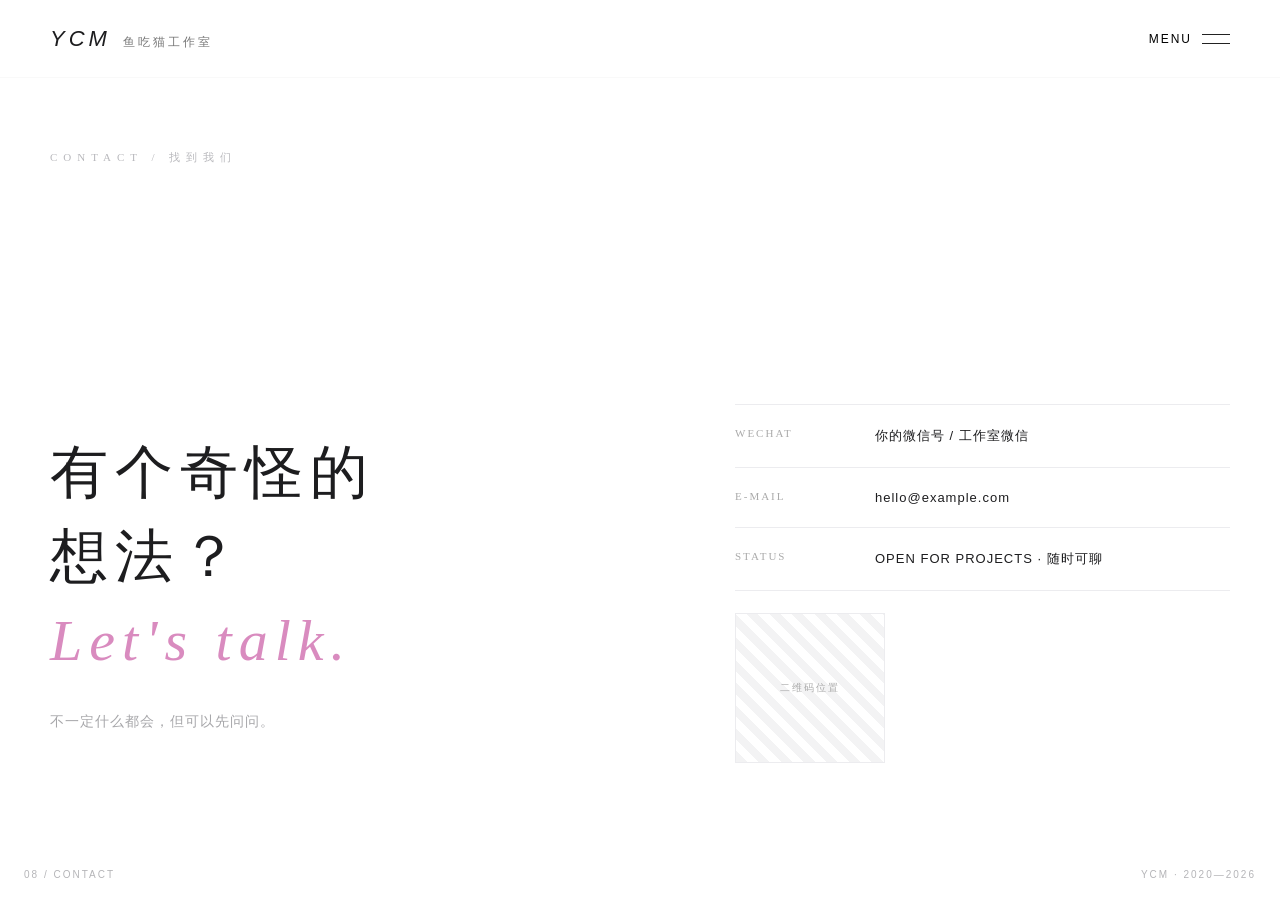
==== contact.html @ 0a8587cf "上传静态文件" ====
<!doctype html>
<html lang="zh-CN">
<head>
<meta charset="utf-8"><meta name="viewport" content="width=device-width,initial-scale=1">
<title>YCM 鱼吃猫工作室</title>
<link rel="stylesheet" href="style.css">
</head>
<body>

<div class="page">
  <header class="site-header"><div class="header-inner"><a class="brand-mini" href="index.html">YCM<small>鱼吃猫工作室</small></a><button class="menu-btn" aria-label="打开菜单" aria-expanded="false"><span>MENU</span><i class="menu-icon"></i></button></div></header><div class="particle-layer"></div>
  <main><section class="hero container reveal"><div class="eyebrow">CONTACT / 找到我们</div></section>
  <section class="section container"><div class="contact-wrap">
    <div class="reveal"><div class="contact-big">有个奇怪的<br>想法？<br><em>Let's talk.</em></div><p class="lead">不一定什么都会，但可以先问问。</p></div>
    <div class="reveal"><dl class="contact-list">
      <div class="contact-row"><dt>WECHAT</dt><dd>你的微信号 / 工作室微信</dd></div>
      <div class="contact-row"><dt>E-MAIL</dt><dd>hello@example.com</dd></div>
      <div class="contact-row"><dt>STATUS</dt><dd>OPEN FOR PROJECTS · 随时可聊</dd></div>
    </dl><div class="qr-placeholder">二维码位置</div></div>
  </div></section></main><div class="page-no">08 / CONTACT</div><div class="page-year">YCM · 2020—2026</div>
</div>


<div class="full-menu" aria-hidden="true"><nav class="menu-list">
  <a href="index.html" data-p="index"><span class="num">01</span><span class="en">HOME</span><span class="cn">首页</span></a>
  <a href="about.html" data-p="about"><span class="num">02</span><span class="en">ABOUT</span><span class="cn">关于鱼吃猫</span></a>
  <a href="team.html" data-p="team"><span class="num">03</span><span class="en">TEAM</span><span class="cn">小伙伴们</span></a>
  <a href="service.html" data-p="service"><span class="num">04</span><span class="en">SERVICE</span><span class="cn">我们会什么</span></a>
  <a href="works.html" data-p="works"><span class="num">05</span><span class="en">WORKS</span><span class="cn">作品集</span></a>
  <a href="daily.html" data-p="daily"><span class="num">06</span><span class="en">DAILY</span><span class="cn">摸鱼日记</span></a>
  <a href="process.html" data-p="process"><span class="num">07</span><span class="en">PROCESS</span><span class="cn">合作流程</span></a>
  <a href="contact.html" data-p="contact"><span class="num">08</span><span class="en">CONTACT</span><span class="cn">找到我们</span></a>
</nav></div>

<script src="script.js"></script>
<script>document.querySelectorAll('.menu-list a').forEach(a=>{if(a.dataset.p==="contact")a.classList.add('active')});</script>
</body>
</html>
---- style.css ----
*{box-sizing:border-box;margin:0;padding:0}
:root{
  --ink:#1d1d1f;--muted:#b9b9bd;--line:#ececef;--soft:#fafafa;
  --pink:#efacdE;--blue:#91dbe6;--violet:#d8d4fa;--page:1180px
}
html{scroll-behavior:smooth}
body{font-family:"Microsoft YaHei","PingFang SC",Arial,sans-serif;background:#fff;color:var(--ink);overflow-x:hidden}
a{color:inherit;text-decoration:none}
button{font:inherit}
img{max-width:100%;display:block}
.page{min-height:100vh;position:relative;overflow:hidden}
.container{width:min(var(--page),calc(100% - 48px));margin:0 auto}
.site-header{position:fixed;left:0;top:0;width:100%;height:78px;display:flex;align-items:center;z-index:50;background:rgba(255,255,255,.82);backdrop-filter:blur(12px);border-bottom:1px solid rgba(0,0,0,.025)}
.header-inner{width:min(var(--page),calc(100% - 48px));margin:auto;display:flex;align-items:center;justify-content:space-between}
.brand-mini{font-family:Impact,"Arial Black",sans-serif;font-style:italic;letter-spacing:4px;font-size:22px}
.brand-mini small{font-family:"SimSun",serif;font-style:normal;letter-spacing:3px;font-size:12px;margin-left:12px;color:#777}
.menu-btn{border:0;background:none;cursor:pointer;display:flex;align-items:center;gap:10px;letter-spacing:2px;font-size:12px}
.menu-icon{width:28px;height:18px;position:relative}
.menu-icon:before,.menu-icon:after{content:"";position:absolute;left:0;width:100%;height:1px;background:#222;transition:.3s}
.menu-icon:before{top:4px}.menu-icon:after{bottom:4px}
.menu-open .menu-icon:before{top:9px;transform:rotate(45deg)}
.menu-open .menu-icon:after{bottom:8px;transform:rotate(-45deg)}
.full-menu{position:fixed;inset:0;background:rgba(255,255,255,.98);z-index:40;display:grid;place-items:center;opacity:0;visibility:hidden;transition:.35s}
.full-menu.show{opacity:1;visibility:visible}
.menu-list{width:min(720px,84vw)}
.menu-list a{display:flex;align-items:baseline;gap:22px;padding:13px 0;border-bottom:1px solid var(--line);transition:.25s}
.menu-list .num{width:28px;font-size:11px;color:#bbb}
.menu-list .en{font-family:Georgia,serif;font-size:34px;letter-spacing:2px}
.menu-list .cn{font-size:13px;color:#999;letter-spacing:3px;margin-left:auto}
.menu-list a:hover{padding-left:12px;color:#cc79b8}
.menu-list a.active{color:#cc79b8}
.page-no{position:fixed;left:24px;bottom:20px;z-index:15;font-size:10px;letter-spacing:2px;color:#b5b5b8}
.page-year{position:fixed;right:24px;bottom:20px;z-index:15;font-size:10px;letter-spacing:2px;color:#b5b5b8}
.particle-layer{position:fixed;inset:0;pointer-events:none;overflow:hidden;z-index:1}
.particle{position:absolute;top:-20px;border-radius:1px;opacity:0;animation:fall linear forwards}
@keyframes fall{0%{transform:translate3d(0,-20px,0) rotate(0);opacity:0}8%{opacity:.78}55%{transform:translate3d(calc(var(--drift)*.55),55vh,0) rotate(125deg)}92%{opacity:.65}100%{transform:translate3d(var(--drift),110vh,0) rotate(250deg);opacity:0}}
.hero{padding:150px 0 70px;position:relative;z-index:2}
.eyebrow{font-family:Georgia,serif;font-size:11px;letter-spacing:6px;color:#b8b8bc;margin-bottom:18px}
.page-title{font-family:"STSong","SimSun",serif;font-weight:400;font-size:54px;letter-spacing:10px;line-height:1.2}
.page-title .en{font-family:Impact,"Arial Black",sans-serif;font-style:italic;letter-spacing:7px;margin-right:18px}
.lead{max-width:700px;margin-top:24px;color:#a7a7aa;font-size:14px;line-height:2;letter-spacing:1px}
.section{padding:70px 0;position:relative;z-index:2}
.section-head{display:flex;justify-content:space-between;align-items:end;gap:24px;margin-bottom:34px}
.section-head h2{font-family:"STSong","SimSun",serif;font-size:30px;font-weight:400;letter-spacing:5px}
.section-head span{font-size:10px;letter-spacing:4px;color:#bbb}
.reveal{opacity:0;transform:translateY(24px);transition:opacity .75s ease,transform .75s ease}
.reveal.show{opacity:1;transform:none}
.tag{display:inline-block;border:1px solid var(--line);padding:7px 10px;font-size:10px;letter-spacing:1px;margin:4px 4px 0 0;color:#777;background:#fff}
.footer{padding:90px 0 40px;text-align:center;position:relative;z-index:2;color:#bbb;font-size:10px;letter-spacing:4px}

/* HOME */
.home{min-height:100vh;position:relative;overflow:hidden}
.home-center{position:absolute;top:15.5%;left:50%;transform:translateX(-50%);width:100%;text-align:center;z-index:3}
.home-title{display:flex;justify-content:center;align-items:center;gap:18px;white-space:nowrap}
.home-title .ycm{display:flex;font-family:'Lilita One',Impact,"Arial Black",sans-serif;font-size:42px;font-style:italic;letter-spacing:4px;filter:drop-shadow(3px 5px 3px rgba(0,0,0,.16))}
.home-title .ycm span{display:inline-block;transform-origin:center bottom;animation:jellyBounce 3.82s cubic-bezier(0.28,0.84,0.42,1) infinite}
.home-title .ycm span:nth-child(1){animation-delay:0s}
.home-title .ycm span:nth-child(2){animation-delay:0.08s}
.home-title .ycm span:nth-child(3){animation-delay:0.16s}
.home-title .cn{display:flex;font-family:'Lilita One',"STSong","SimSun",serif;font-size:38px;letter-spacing:18px}
.home-title .cn span{display:inline-block;transform-origin:center bottom;animation:jellyBounce 3.82s cubic-bezier(0.28,0.84,0.42,1) infinite}
.home-title .cn span:nth-child(1){animation-delay:0.24s}
.home-title .cn span:nth-child(2){animation-delay:0.32s}
.home-title .cn span:nth-child(3){animation-delay:0.40s}
.home-title .cn span:nth-child(4){animation-delay:0.48s}
.home-title .cn span:nth-child(5){animation-delay:0.56s}
.home-title .cn span:nth-child(6){animation-delay:0.64s}
@keyframes jellyBounce{
  0%{transform:translateY(0) scale(1,1)}
  8.4%{transform:translateY(-50px) scale(0.92,1.18)}
  16.8%{transform:translateY(0) scale(1.18,0.78)}
  23.0%{transform:translateY(-8px) scale(0.98,1.03)}
  29.3%{transform:translateY(0) scale(1.02,0.98)}
  35.6%{transform:translateY(-2px) scale(1,1)}
  41.9%{transform:translateY(0) scale(1,1)}
  100%{transform:translateY(0) scale(1,1)}
}
.home-sub{margin-top:25px;font-family:"SimSun",serif;font-weight:700;font-size:14px;letter-spacing:8px;opacity:0;animation:fadeUp .9s ease 1.15s forwards}
.home-year{margin-top:28px;color:#d4d4d7;font-size:10px;letter-spacing:4px;opacity:0;animation:fadeUp .9s ease 1.4s forwards}
.home-desc{margin-top:34px;color:#c8c8ca;font-family:"SimSun",serif;font-size:13px;letter-spacing:2px;opacity:0;animation:fadeUp 1s ease 1.65s forwards}
@keyframes fadeUp{from{opacity:0;transform:translateY(12px)}to{opacity:1;transform:none}}
.home-people{position:absolute;left:50%;bottom:0;transform:translateX(-50%);width:min(560px,48vw);z-index:2;animation:peopleUp 1.25s ease .35s both}
@keyframes peopleUp{from{opacity:0;transform:translate(-50%,28px)}to{opacity:1;transform:translate(-50%,0)}}
.scroll-tip{position:absolute;right:38px;bottom:96px;z-index:3;writing-mode:vertical-rl;font-size:9px;letter-spacing:4px;color:#bbb}

/* ABOUT */
.about-grid{display:grid;grid-template-columns:1.05fr .95fr;gap:70px;align-items:center}
.about-art{position:relative;min-height:440px;background:#fbfbfb;border:1px solid #f2f2f2;display:grid;place-items:end center;overflow:hidden}
.about-art img{width:88%;transform:translateY(16px)}
.note{position:absolute;background:#fff;border:1px solid var(--line);padding:16px 18px;font-family:"SimSun",serif;font-size:12px;line-height:1.8;box-shadow:8px 8px 0 #f6f6f6}
.note.n1{left:20px;top:28px;transform:rotate(-2deg)}.note.n2{right:18px;bottom:30px;transform:rotate(2deg)}
.timeline{max-width:820px;margin:0 auto;position:relative}
.timeline:before{content:"";position:absolute;left:93px;top:0;bottom:0;width:1px;background:#e7e7e9}
.timeline-item{display:grid;grid-template-columns:70px 45px 1fr;gap:0;min-height:130px}
.timeline-year{font-family:Georgia,serif;color:#9a9a9d;padding-top:4px}
.timeline-dot{position:relative}.timeline-dot:before{content:"";position:absolute;left:18px;top:7px;width:9px;height:9px;border:3px solid #fff;background:var(--pink);box-shadow:0 0 0 1px #e1e1e4;border-radius:50%}
.timeline-item:nth-child(2) .timeline-dot:before{background:var(--blue)}.timeline-item:nth-child(3) .timeline-dot:before{background:var(--violet)}.timeline-item:nth-child(4) .timeline-dot:before{background:var(--pink)}
.timeline-content h3{font-size:17px;letter-spacing:2px;margin-bottom:10px}.timeline-content p{font-size:13px;color:#999;line-height:1.9}

/* TEAM */
.team-grid{display:grid;grid-template-columns:repeat(5,1fr);gap:16px}
.member-card{border:1px solid var(--line);background:#fff;min-width:0;transition:.35s}
.member-card:hover{transform:translateY(-8px)}
.member-portrait{height:300px;position:relative;overflow:hidden;background:#fafafa}
.member-portrait img{position:absolute;top:0;height:100%;width:500%;max-width:none;object-fit:cover}
.member-card:nth-child(1) img{left:0}.member-card:nth-child(2) img{left:-100%}.member-card:nth-child(3) img{left:-200%}.member-card:nth-child(4) img{left:-300%}.member-card:nth-child(5) img{left:-400%}
.member-body{padding:18px}.member-index{font-size:9px;color:#bbb;letter-spacing:2px}.member-body h3{font-family:Georgia,serif;font-size:20px;margin:9px 0 4px}.member-role{font-size:11px;color:#999;letter-spacing:2px}.member-quote{font-family:"SimSun",serif;font-size:12px;color:#aaa;line-height:1.8;margin-top:13px}

/* SERVICE */
.service-grid{display:grid;grid-template-columns:repeat(3,1fr);border-top:1px solid var(--line);border-left:1px solid var(--line)}
.service-card{min-height:260px;padding:30px;border-right:1px solid var(--line);border-bottom:1px solid var(--line);position:relative;transition:.3s;background:#fff}
.service-card:hover{background:#fbfbfb}
.service-no{font-family:Georgia,serif;color:#c5c5c7;font-size:11px;letter-spacing:2px}
.service-card h3{font-family:Georgia,serif;font-size:24px;font-weight:400;letter-spacing:1px;margin:32px 0 5px}.service-card h4{font-family:"STSong",serif;font-size:19px;font-weight:400;letter-spacing:3px}.service-card p{margin-top:22px;color:#999;font-size:12px;line-height:2}.service-corner{position:absolute;right:22px;bottom:18px;width:9px;height:9px;background:var(--pink)}.service-card:nth-child(2n) .service-corner{background:var(--blue)}.service-card:nth-child(3n) .service-corner{background:var(--violet)}

/* WORKS */
.works-grid{display:grid;grid-template-columns:repeat(12,1fr);gap:18px}
.work-card{border:1px solid var(--line);background:#fff;overflow:hidden;position:relative}
.work-card.big{grid-column:span 7}.work-card.small{grid-column:span 5}.work-card.half{grid-column:span 6}
.work-thumb{aspect-ratio:16/10;background:linear-gradient(135deg,#fbfbfb,#f2f2f3);position:relative;overflow:hidden}
.work-thumb:before,.work-thumb:after{content:"";position:absolute;width:110px;height:110px;border:1px solid #e8e8ea;transform:rotate(45deg)}.work-thumb:before{left:12%;top:22%}.work-thumb:after{right:12%;bottom:6%}
.work-thumb .fake-ui{position:absolute;inset:18%;border:1px solid #dedee1;background:#fff;display:grid;place-items:center;font-family:Georgia,serif;color:#bbb;letter-spacing:3px;font-size:11px}
.work-meta{padding:18px 20px;display:flex;justify-content:space-between;gap:16px}.work-meta h3{font-size:15px;font-weight:500}.work-meta p{font-size:10px;color:#aaa;letter-spacing:1px;margin-top:6px}.work-year{font-family:Georgia,serif;color:#bbb;font-size:11px}
.work-card:hover .fake-ui{transform:scale(1.03);transition:.3s}.work-card:hover{box-shadow:0 16px 45px rgba(0,0,0,.05)}

/* DAILY */
.daily-grid{columns:3;column-gap:18px}
.daily-card{break-inside:avoid;margin-bottom:18px;border:1px solid var(--line);background:#fff}
.daily-cover{background:#f8f8f8;display:grid;place-items:center;position:relative;overflow:hidden}.daily-cover.tall{height:340px}.daily-cover.mid{height:260px}.daily-cover.short{height:210px}
.daily-cover .symbol{font-family:Georgia,serif;font-size:52px;color:#dfdfe2}
.daily-cover:after{content:"";position:absolute;width:8px;height:8px;background:var(--pink);right:24px;top:22px}
.daily-card:nth-child(2n) .daily-cover:after{background:var(--blue)}.daily-card:nth-child(3n) .daily-cover:after{background:var(--violet)}
.daily-body{padding:17px}.daily-date{font-size:9px;color:#bbb;letter-spacing:2px}.daily-body h3{font-size:15px;margin:8px 0 8px;font-weight:500}.daily-body p{font-size:12px;color:#999;line-height:1.8}

/* PROCESS */
.process-line{display:grid;grid-template-columns:repeat(6,1fr);position:relative;margin-top:30px}
.process-line:before{content:"";position:absolute;left:4%;right:4%;top:42px;height:1px;background:#e3e3e5}
.step{position:relative;text-align:center;padding:0 10px}.step-dot{width:13px;height:13px;background:#fff;border:3px solid var(--pink);border-radius:50%;margin:36px auto 25px;position:relative;z-index:2}.step:nth-child(2n) .step-dot{border-color:var(--blue)}.step:nth-child(3n) .step-dot{border-color:var(--violet)}
.step-no{font-family:Georgia,serif;color:#bbb;font-size:10px}.step h3{font-family:Georgia,serif;font-weight:400;font-size:18px;margin:9px 0 4px}.step h4{font-family:"STSong",serif;font-weight:400;font-size:15px;letter-spacing:2px}.step p{margin-top:12px;color:#aaa;font-size:11px;line-height:1.7}

/* CONTACT */
.contact-wrap{display:grid;grid-template-columns:1.1fr .9fr;gap:80px;align-items:center;min-height:520px}
.contact-big{font-family:"STSong","SimSun",serif;font-size:58px;font-weight:400;line-height:1.45;letter-spacing:7px}.contact-big em{font-family:Georgia,serif;font-style:italic;color:#d98bbf}
.contact-list{border-top:1px solid var(--line)}.contact-row{display:grid;grid-template-columns:120px 1fr;gap:20px;padding:22px 0;border-bottom:1px solid var(--line)}.contact-row dt{font-family:Georgia,serif;font-size:11px;letter-spacing:2px;color:#aaa}.contact-row dd{font-size:13px;letter-spacing:1px}
.qr-placeholder{width:150px;height:150px;background:repeating-linear-gradient(45deg,#f3f3f4 0 8px,#fff 8px 16px);border:1px solid var(--line);display:grid;place-items:center;font-size:10px;color:#aaa;letter-spacing:2px;margin-top:22px}

/* responsive */
@media(max-width:980px){
  .team-grid{grid-template-columns:repeat(2,1fr)}.member-card:last-child{grid-column:span 2}
  .service-grid{grid-template-columns:repeat(2,1fr)}
  .about-grid,.contact-wrap{grid-template-columns:1fr;gap:40px}
  .works-grid{grid-template-columns:1fr}.work-card.big,.work-card.small,.work-card.half{grid-column:auto}
  .daily-grid{columns:2}
  .process-line{grid-template-columns:repeat(3,1fr);gap:30px}.process-line:before{display:none}
}
@media(max-width:640px){
  .container,.header-inner{width:min(100% - 28px,var(--page))}
  .brand-mini small{display:none}.site-header{height:66px}
  .hero{padding:120px 0 45px}.page-title{font-size:37px;letter-spacing:5px}.page-title .en{display:block;margin-bottom:8px;font-size:30px}
  .section{padding:48px 0}.section-head{align-items:start;flex-direction:column}.section-head h2{font-size:25px}
  .home-center{top:12%}.home-title{flex-direction:column;gap:8px}.home-title .ycm{font-size:34px}.home-title .cn{font-size:25px}.home-people{width:92vw}.home-desc{width:86%;margin:28px auto 0;line-height:1.8}
  .team-grid,.service-grid{grid-template-columns:1fr}.member-card:last-child{grid-column:auto}.member-portrait{height:370px}
  .daily-grid{columns:1}
  .process-line{grid-template-columns:1fr 1fr}
  .contact-big{font-size:38px}.contact-row{grid-template-columns:1fr;gap:8px}
  .menu-list .en{font-size:26px}.menu-list .cn{font-size:10px}
  .page-no,.page-year{display:none}
}
@media(prefers-reduced-motion:reduce){*,*:before,*:after{animation:none!important;transition:none!important}.reveal{opacity:1;transform:none}}
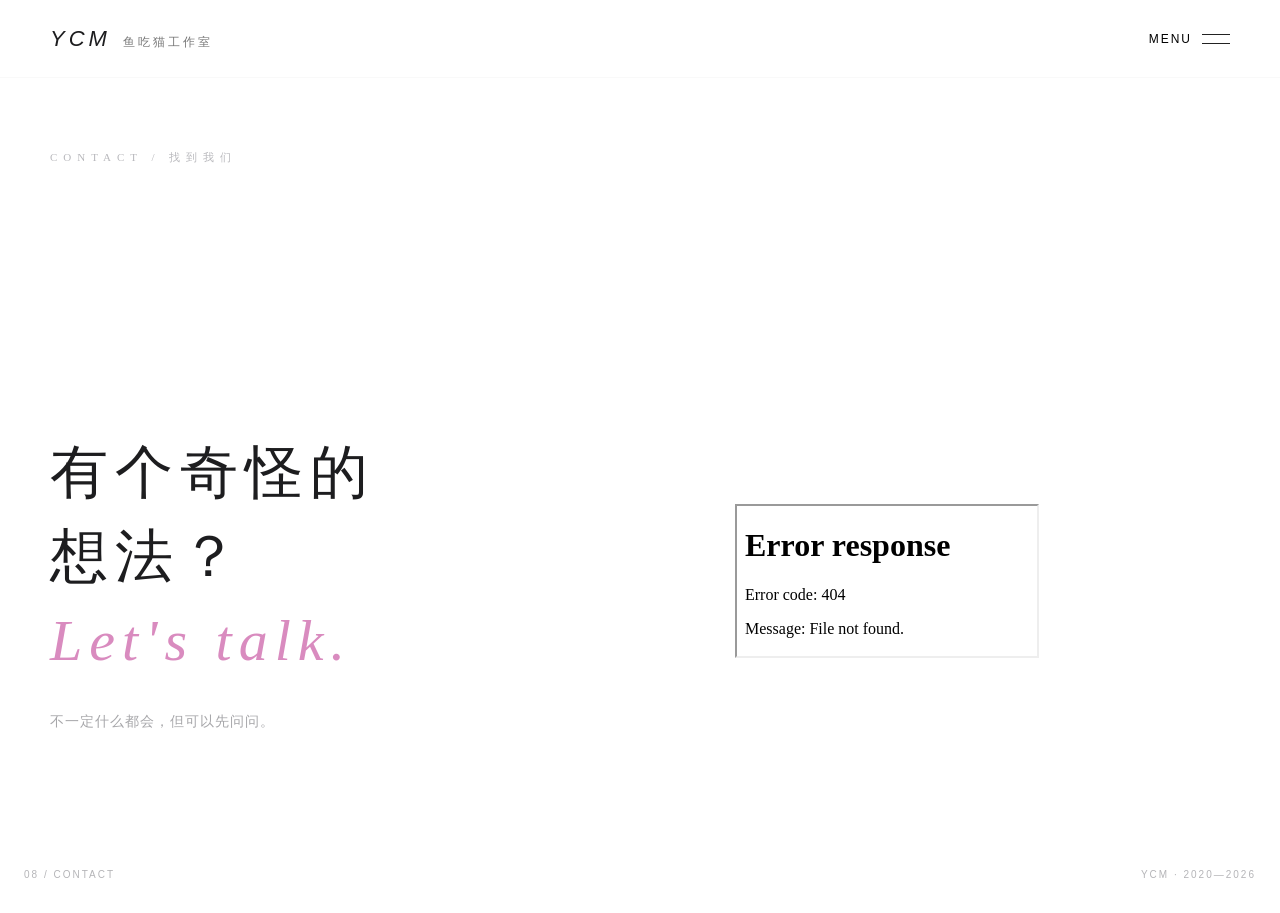
==== commit ef4271bc: "替换了二维码 点击切换蝶群/二维码及拖动旋转功能" ====
--- a/contact.html
+++ b/contact.html
@@ -12,11 +12,13 @@
   <main><section class="hero container reveal"><div class="eyebrow">CONTACT / 找到我们</div></section>
   <section class="section container"><div class="contact-wrap">
     <div class="reveal"><div class="contact-big">有个奇怪的<br>想法？<br><em>Let's talk.</em></div><p class="lead">不一定什么都会，但可以先问问。</p></div>
-    <div class="reveal"><dl class="contact-list">
-      <div class="contact-row"><dt>WECHAT</dt><dd>你的微信号 / 工作室微信</dd></div>
-      <div class="contact-row"><dt>E-MAIL</dt><dd>hello@example.com</dd></div>
-      <div class="contact-row"><dt>STATUS</dt><dd>OPEN FOR PROJECTS · 随时可聊</dd></div>
-    </dl><div class="qr-placeholder">二维码位置</div></div>
+    <div class="reveal contact-scene">
+      <iframe
+        src="contact2.html"
+        title="点击切换蝶群与微信好友二维码"
+        scrolling="no"
+      ></iframe>
+    </div>
   </div></section></main><div class="page-no">08 / CONTACT</div><div class="page-year">YCM · 2020—2026</div>
 </div>
 
@@ -35,4 +37,4 @@
 <script src="script.js"></script>
 <script>document.querySelectorAll('.menu-list a').forEach(a=>{if(a.dataset.p==="contact")a.classList.add('active')});</script>
 </body>
-</html>+</html>
